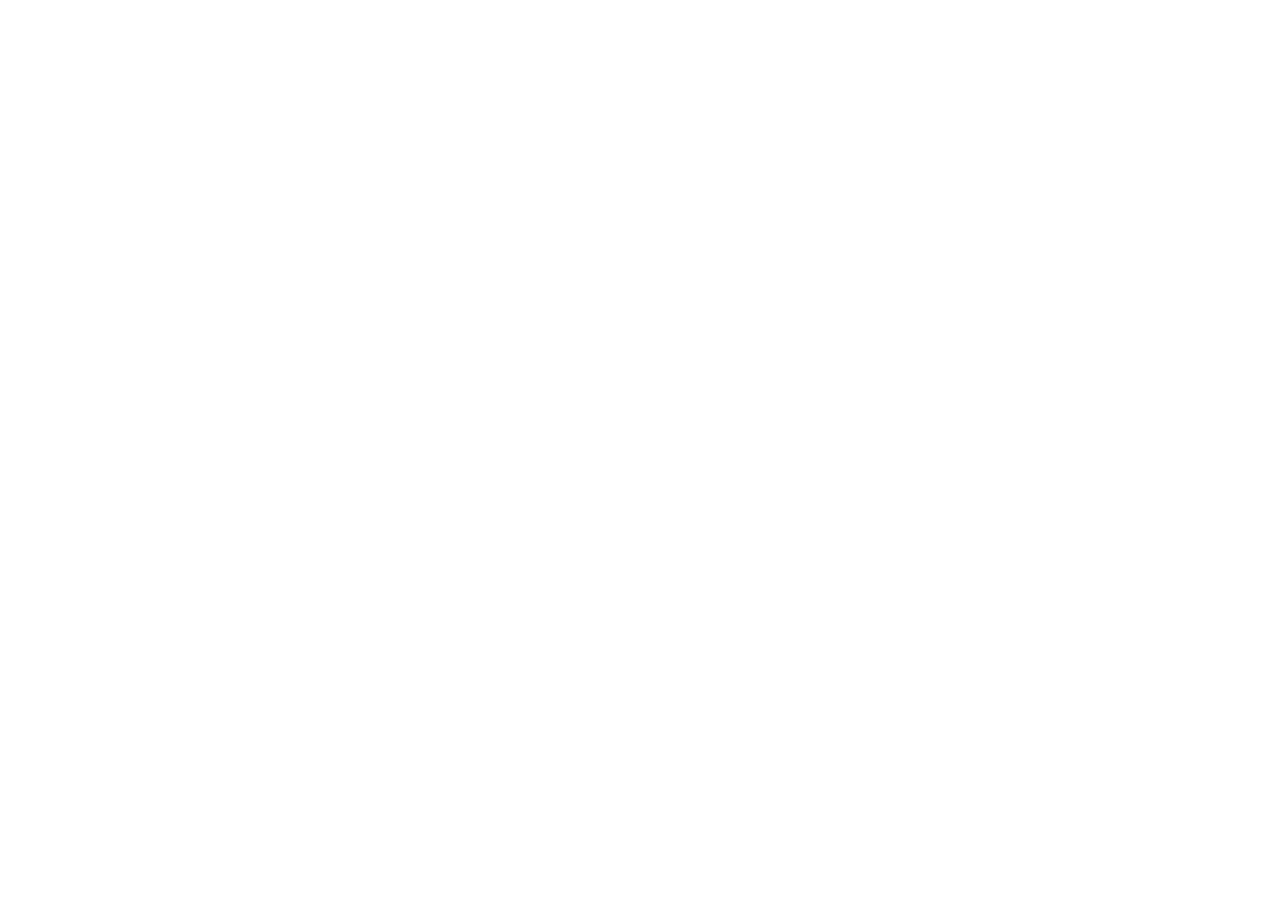
==== index.html @ db2baebf "fix" ====
<!DOCTYPE html>
<html>
<head>
  <!--
    If you are serving your web app in a path other than the root, change the
    href value below to reflect the base path you are serving from.

    The path provided below has to start and end with a slash "/" in order for
    it to work correctly.

    For more details:
    * https://developer.mozilla.org/en-US/docs/Web/HTML/Element/base

    This is a placeholder for base href that will be replaced by the value of
    the `--base-href` argument provided to `flutter build`.
  -->
  <base href="$FLUTTER_BASE_HREF">

  <meta charset="UTF-8">
  <meta content="IE=Edge" http-equiv="X-UA-Compatible">
  <meta name="description" content="A new Flutter project.">

  <!-- iOS meta tags & icons -->
  <meta name="apple-mobile-web-app-capable" content="yes">
  <meta name="apple-mobile-web-app-status-bar-style" content="black">
  <meta name="apple-mobile-web-app-title" content="meu_suplemento">
  <link rel="apple-touch-icon" href="icons/Icon-192.png">

  <!-- Favicon -->
  <link rel="icon" type="image/png" href="favicon.png"/>

  <title>meu_suplemento</title>
  <link rel="manifest" href="manifest.json">
</head>
<body>
  <script src="flutter_bootstrap.js" async></script>
</body>
</html>
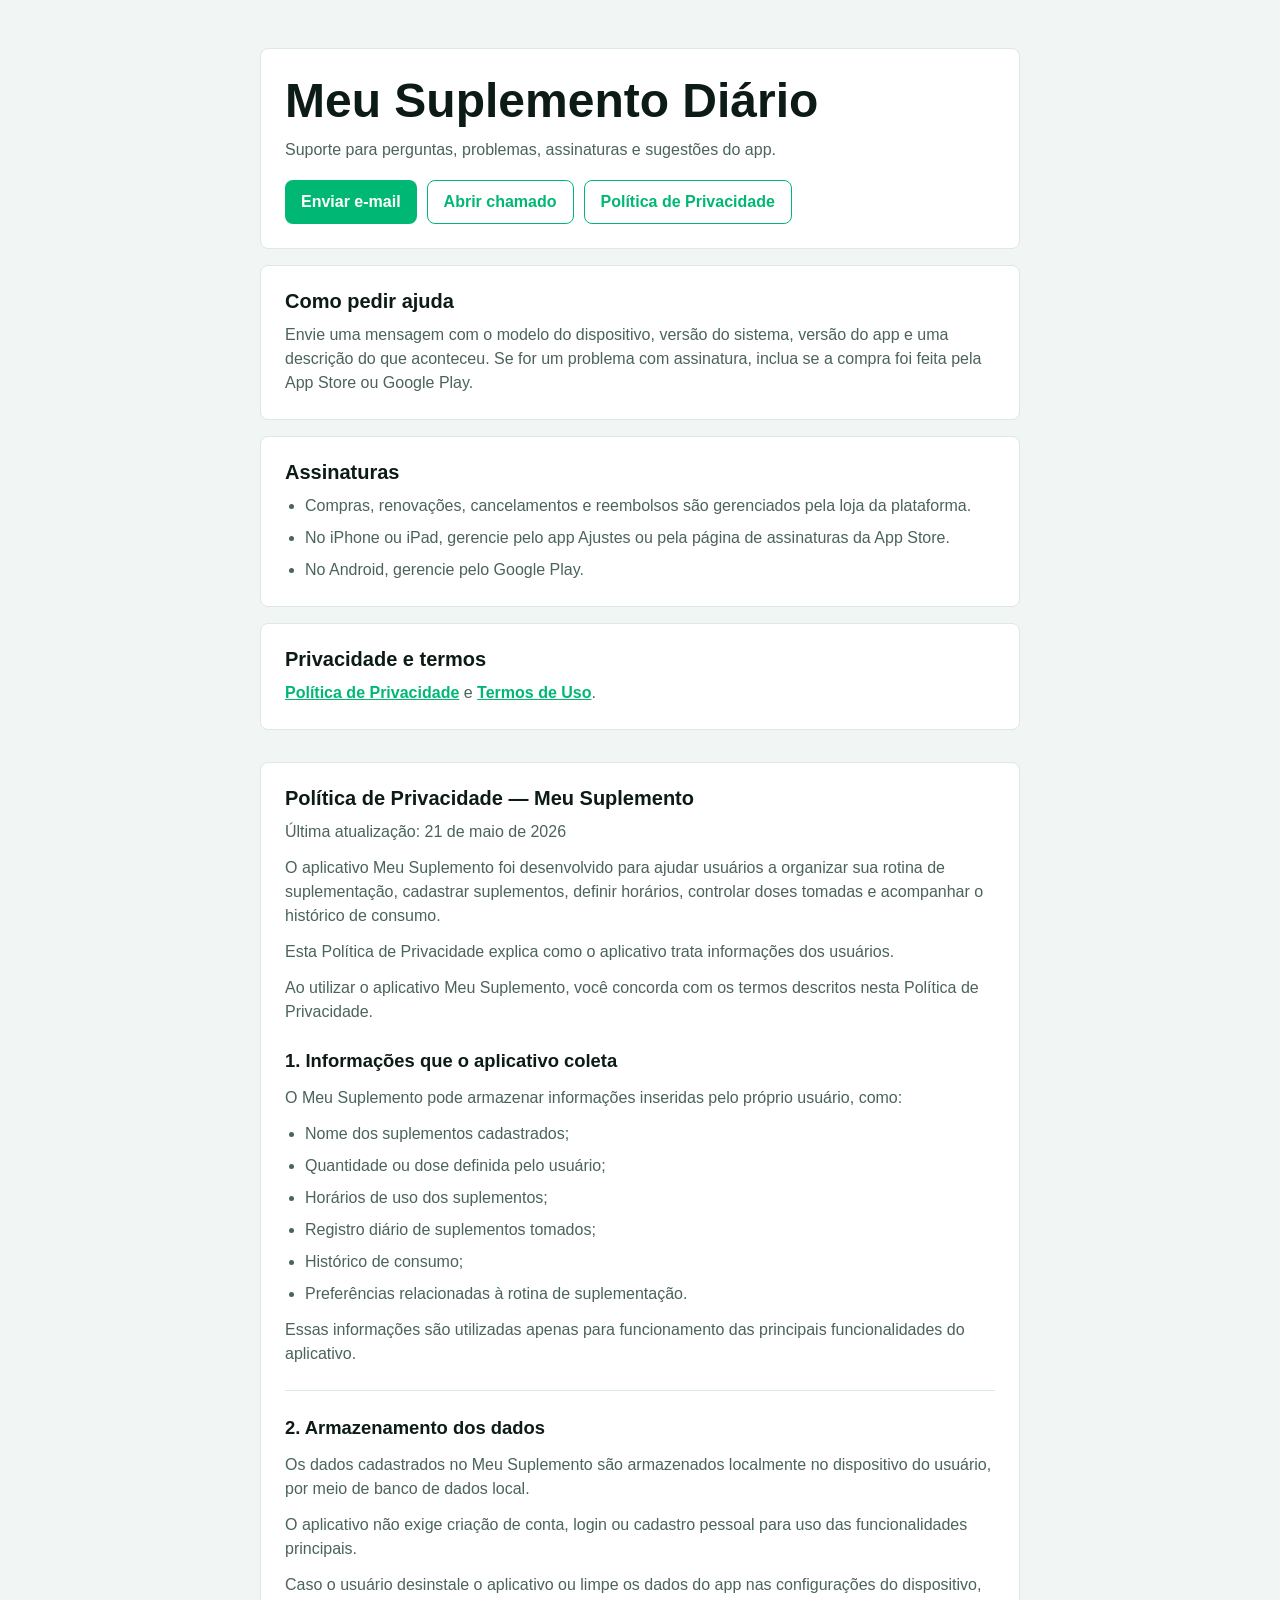
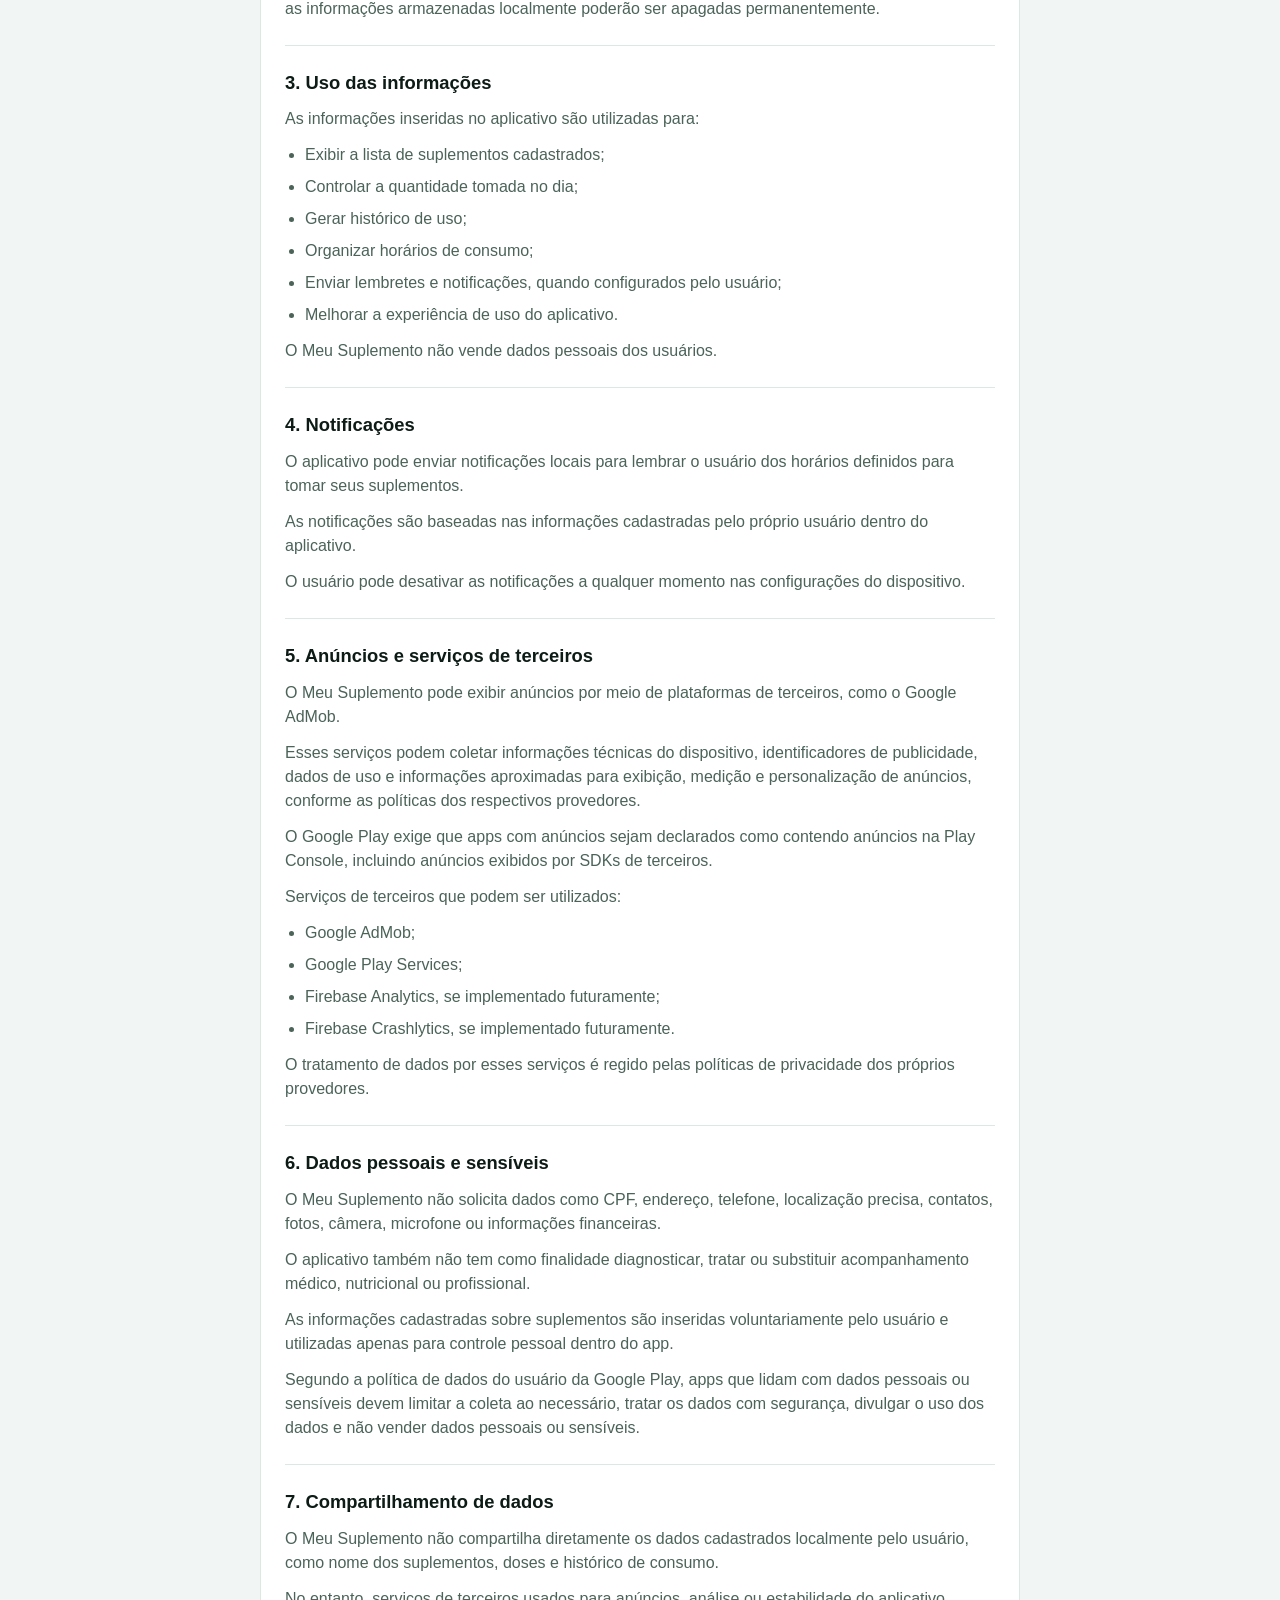
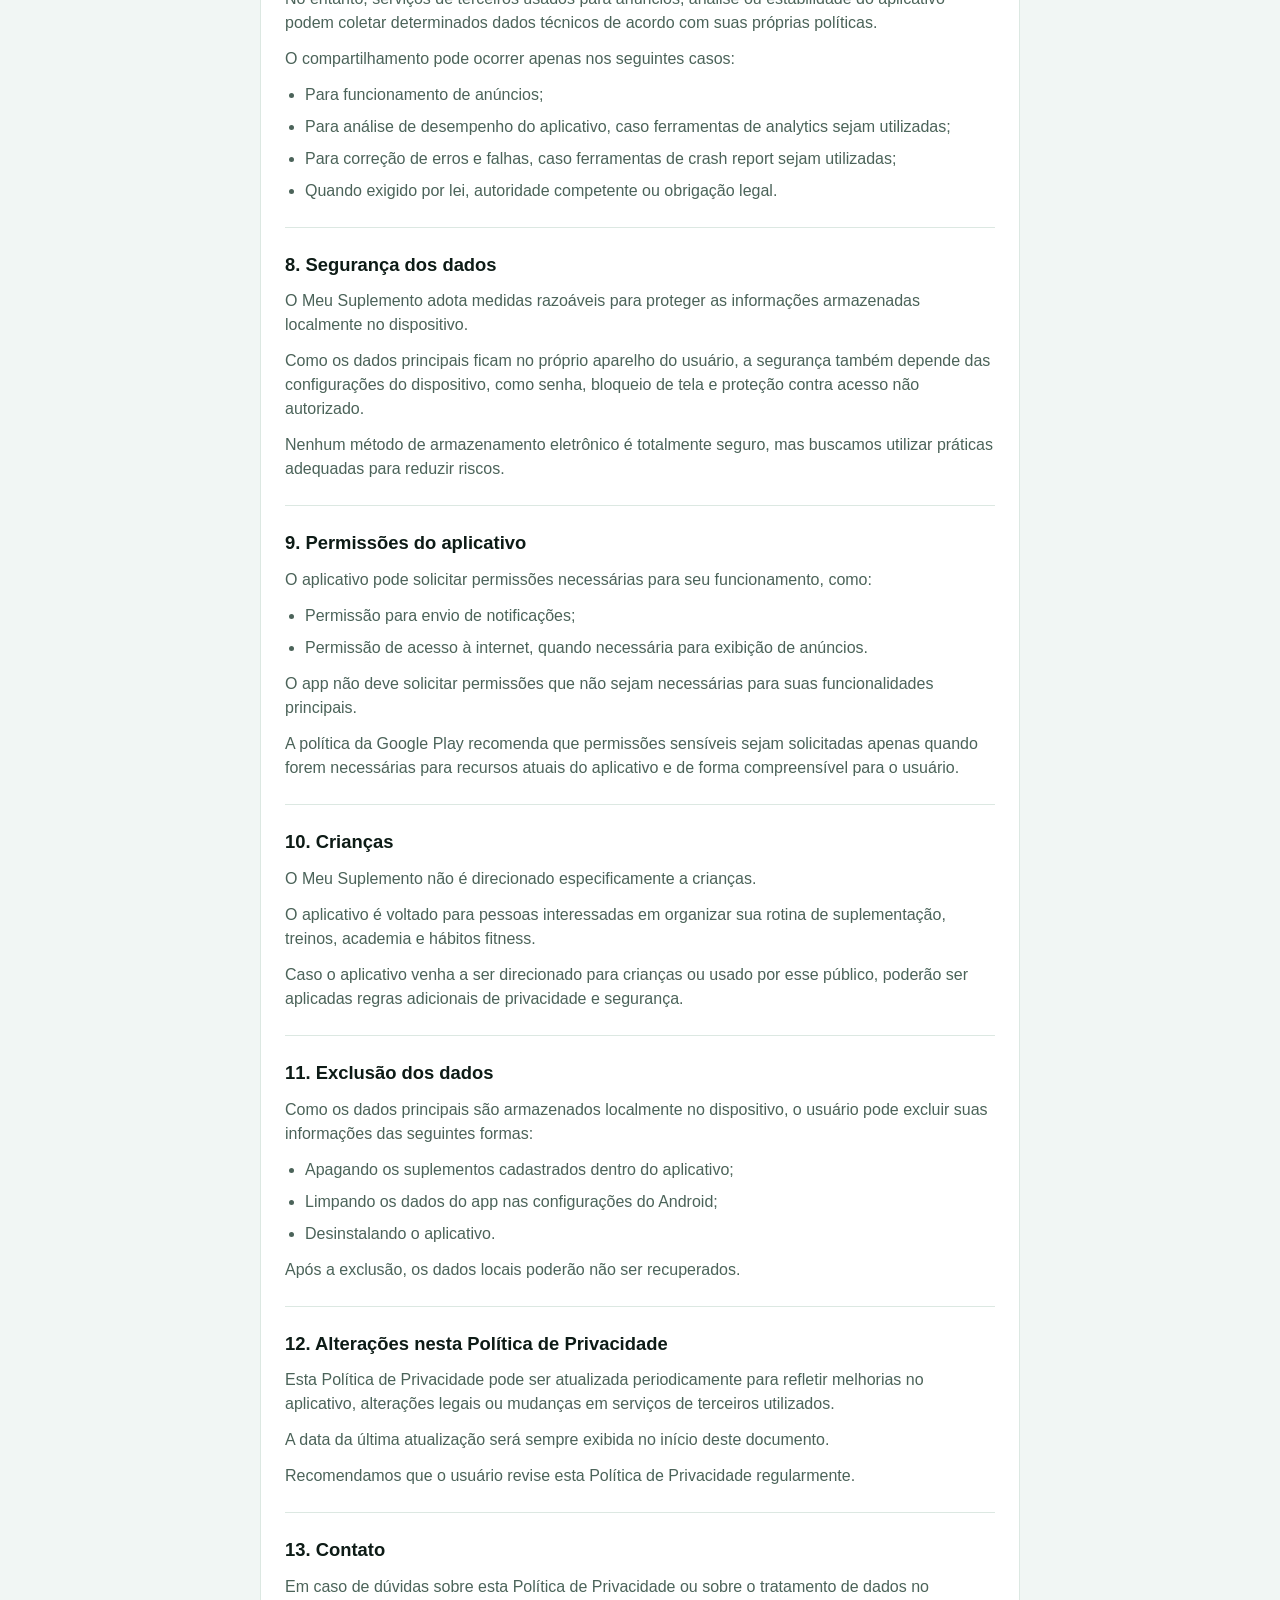
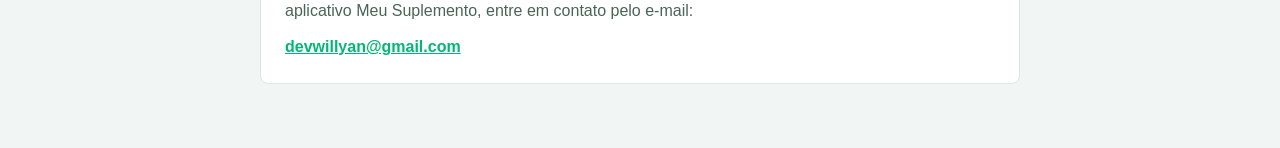
==== commit fbecfc13: "sds" ====
--- a/index.html
+++ b/index.html
@@ -1,38 +1,166 @@
 <!DOCTYPE html>
-<html>
+<html lang="pt-BR">
 <head>
-  <!--
-    If you are serving your web app in a path other than the root, change the
-    href value below to reflect the base path you are serving from.
-
-    The path provided below has to start and end with a slash "/" in order for
-    it to work correctly.
-
-    For more details:
-    * https://developer.mozilla.org/en-US/docs/Web/HTML/Element/base
-
-    This is a placeholder for base href that will be replaced by the value of
-    the `--base-href` argument provided to `flutter build`.
-  -->
-  <base href="$FLUTTER_BASE_HREF">
-
   <meta charset="UTF-8">
-  <meta content="IE=Edge" http-equiv="X-UA-Compatible">
-  <meta name="description" content="A new Flutter project.">
-
-  <!-- iOS meta tags & icons -->
-  <meta name="apple-mobile-web-app-capable" content="yes">
-  <meta name="apple-mobile-web-app-status-bar-style" content="black">
-  <meta name="apple-mobile-web-app-title" content="meu_suplemento">
-  <link rel="apple-touch-icon" href="icons/Icon-192.png">
-
-  <!-- Favicon -->
-  <link rel="icon" type="image/png" href="favicon.png"/>
-
-  <title>meu_suplemento</title>
-  <link rel="manifest" href="manifest.json">
+  <meta name="viewport" content="width=device-width, initial-scale=1">
+  <meta name="description" content="Suporte e Política de Privacidade do aplicativo Meu Suplemento Diário.">
+  <meta name="theme-color" content="#00b873">
+  <title>Meu Suplemento Diário — Suporte e Privacidade</title>
+  <link rel="icon" type="image/png" href="favicon.png">
+  <link rel="stylesheet" href="styles.css">
 </head>
 <body>
-  <script src="flutter_bootstrap.js" async></script>
+  <main>
+    <header>
+      <h1>Meu Suplemento Diário</h1>
+      <p>Suporte para perguntas, problemas, assinaturas e sugestões do app.</p>
+      <nav class="actions" aria-label="Suporte e privacidade">
+        <a class="button" href="mailto:willonplay@gmail.com?subject=Suporte%20Meu%20Suplemento%20Diario">Enviar e-mail</a>
+        <a class="button secondary" href="https://github.com/WillyanAnjos/mobile_meu_suplemento/issues">Abrir chamado</a>
+        <a class="button secondary" href="#privacidade">Política de Privacidade</a>
+      </nav>
+    </header>
+
+    <section aria-labelledby="ajuda">
+      <h2 id="ajuda">Como pedir ajuda</h2>
+      <p>Envie uma mensagem com o modelo do dispositivo, versão do sistema, versão do app e uma descrição do que aconteceu. Se for um problema com assinatura, inclua se a compra foi feita pela App Store ou Google Play.</p>
+    </section>
+
+    <section aria-labelledby="assinaturas">
+      <h2 id="assinaturas">Assinaturas</h2>
+      <ul>
+        <li>Compras, renovações, cancelamentos e reembolsos são gerenciados pela loja da plataforma.</li>
+        <li>No iPhone ou iPad, gerencie pelo app Ajustes ou pela página de assinaturas da App Store.</li>
+        <li>No Android, gerencie pelo Google Play.</li>
+      </ul>
+    </section>
+
+    <section aria-labelledby="termos">
+      <h2 id="termos">Privacidade e termos</h2>
+      <p><a href="#privacidade">Política de Privacidade</a> e <a href="https://www.apple.com/legal/internet-services/itunes/dev/stdeula/">Termos de Uso</a>.</p>
+    </section>
+
+    <section id="privacidade" aria-labelledby="titulo-privacidade">
+      <h2 id="titulo-privacidade">Política de Privacidade — Meu Suplemento</h2>
+        <p>Última atualização: 21 de maio de 2026</p>
+        <p>O aplicativo Meu Suplemento foi desenvolvido para ajudar usuários a organizar sua rotina de suplementação, cadastrar suplementos, definir horários, controlar doses tomadas e acompanhar o histórico de consumo.</p>
+        <p>Esta Política de Privacidade explica como o aplicativo trata informações dos usuários.</p>
+        <p>Ao utilizar o aplicativo Meu Suplemento, você concorda com os termos descritos nesta Política de Privacidade.</p>
+      <div class="policy-section">
+        <h3>1. Informações que o aplicativo coleta</h3>
+        <p>O Meu Suplemento pode armazenar informações inseridas pelo próprio usuário, como:</p>
+        <ul>
+          <li>Nome dos suplementos cadastrados;</li>
+          <li>Quantidade ou dose definida pelo usuário;</li>
+          <li>Horários de uso dos suplementos;</li>
+          <li>Registro diário de suplementos tomados;</li>
+          <li>Histórico de consumo;</li>
+          <li>Preferências relacionadas à rotina de suplementação.</li>
+        </ul>
+        <p>Essas informações são utilizadas apenas para funcionamento das principais funcionalidades do aplicativo.</p>
+      </div>
+      <div class="policy-section">
+        <h3>2. Armazenamento dos dados</h3>
+        <p>Os dados cadastrados no Meu Suplemento são armazenados localmente no dispositivo do usuário, por meio de banco de dados local.</p>
+        <p>O aplicativo não exige criação de conta, login ou cadastro pessoal para uso das funcionalidades principais.</p>
+        <p>Caso o usuário desinstale o aplicativo ou limpe os dados do app nas configurações do dispositivo, as informações armazenadas localmente poderão ser apagadas permanentemente.</p>
+      </div>
+      <div class="policy-section">
+        <h3>3. Uso das informações</h3>
+        <p>As informações inseridas no aplicativo são utilizadas para:</p>
+        <ul>
+          <li>Exibir a lista de suplementos cadastrados;</li>
+          <li>Controlar a quantidade tomada no dia;</li>
+          <li>Gerar histórico de uso;</li>
+          <li>Organizar horários de consumo;</li>
+          <li>Enviar lembretes e notificações, quando configurados pelo usuário;</li>
+          <li>Melhorar a experiência de uso do aplicativo.</li>
+        </ul>
+        <p>O Meu Suplemento não vende dados pessoais dos usuários.</p>
+      </div>
+      <div class="policy-section">
+        <h3>4. Notificações</h3>
+        <p>O aplicativo pode enviar notificações locais para lembrar o usuário dos horários definidos para tomar seus suplementos.</p>
+        <p>As notificações são baseadas nas informações cadastradas pelo próprio usuário dentro do aplicativo.</p>
+        <p>O usuário pode desativar as notificações a qualquer momento nas configurações do dispositivo.</p>
+      </div>
+      <div class="policy-section">
+        <h3>5. Anúncios e serviços de terceiros</h3>
+        <p>O Meu Suplemento pode exibir anúncios por meio de plataformas de terceiros, como o Google AdMob.</p>
+        <p>Esses serviços podem coletar informações técnicas do dispositivo, identificadores de publicidade, dados de uso e informações aproximadas para exibição, medição e personalização de anúncios, conforme as políticas dos respectivos provedores.</p>
+        <p>O Google Play exige que apps com anúncios sejam declarados como contendo anúncios na Play Console, incluindo anúncios exibidos por SDKs de terceiros.</p>
+        <p>Serviços de terceiros que podem ser utilizados:</p>
+        <ul>
+          <li>Google AdMob;</li>
+          <li>Google Play Services;</li>
+          <li>Firebase Analytics, se implementado futuramente;</li>
+          <li>Firebase Crashlytics, se implementado futuramente.</li>
+        </ul>
+        <p>O tratamento de dados por esses serviços é regido pelas políticas de privacidade dos próprios provedores.</p>
+      </div>
+      <div class="policy-section">
+        <h3>6. Dados pessoais e sensíveis</h3>
+        <p>O Meu Suplemento não solicita dados como CPF, endereço, telefone, localização precisa, contatos, fotos, câmera, microfone ou informações financeiras.</p>
+        <p>O aplicativo também não tem como finalidade diagnosticar, tratar ou substituir acompanhamento médico, nutricional ou profissional.</p>
+        <p>As informações cadastradas sobre suplementos são inseridas voluntariamente pelo usuário e utilizadas apenas para controle pessoal dentro do app.</p>
+        <p>Segundo a política de dados do usuário da Google Play, apps que lidam com dados pessoais ou sensíveis devem limitar a coleta ao necessário, tratar os dados com segurança, divulgar o uso dos dados e não vender dados pessoais ou sensíveis.</p>
+      </div>
+      <div class="policy-section">
+        <h3>7. Compartilhamento de dados</h3>
+        <p>O Meu Suplemento não compartilha diretamente os dados cadastrados localmente pelo usuário, como nome dos suplementos, doses e histórico de consumo.</p>
+        <p>No entanto, serviços de terceiros usados para anúncios, análise ou estabilidade do aplicativo podem coletar determinados dados técnicos de acordo com suas próprias políticas.</p>
+        <p>O compartilhamento pode ocorrer apenas nos seguintes casos:</p>
+        <ul>
+          <li>Para funcionamento de anúncios;</li>
+          <li>Para análise de desempenho do aplicativo, caso ferramentas de analytics sejam utilizadas;</li>
+          <li>Para correção de erros e falhas, caso ferramentas de crash report sejam utilizadas;</li>
+          <li>Quando exigido por lei, autoridade competente ou obrigação legal.</li>
+        </ul>
+      </div>
+      <div class="policy-section">
+        <h3>8. Segurança dos dados</h3>
+        <p>O Meu Suplemento adota medidas razoáveis para proteger as informações armazenadas localmente no dispositivo.</p>
+        <p>Como os dados principais ficam no próprio aparelho do usuário, a segurança também depende das configurações do dispositivo, como senha, bloqueio de tela e proteção contra acesso não autorizado.</p>
+        <p>Nenhum método de armazenamento eletrônico é totalmente seguro, mas buscamos utilizar práticas adequadas para reduzir riscos.</p>
+      </div>
+      <div class="policy-section">
+        <h3>9. Permissões do aplicativo</h3>
+        <p>O aplicativo pode solicitar permissões necessárias para seu funcionamento, como:</p>
+        <ul>
+          <li>Permissão para envio de notificações;</li>
+          <li>Permissão de acesso à internet, quando necessária para exibição de anúncios.</li>
+        </ul>
+        <p>O app não deve solicitar permissões que não sejam necessárias para suas funcionalidades principais.</p>
+        <p>A política da Google Play recomenda que permissões sensíveis sejam solicitadas apenas quando forem necessárias para recursos atuais do aplicativo e de forma compreensível para o usuário.</p>
+      </div>
+      <div class="policy-section">
+        <h3>10. Crianças</h3>
+        <p>O Meu Suplemento não é direcionado especificamente a crianças.</p>
+        <p>O aplicativo é voltado para pessoas interessadas em organizar sua rotina de suplementação, treinos, academia e hábitos fitness.</p>
+        <p>Caso o aplicativo venha a ser direcionado para crianças ou usado por esse público, poderão ser aplicadas regras adicionais de privacidade e segurança.</p>
+      </div>
+      <div class="policy-section">
+        <h3>11. Exclusão dos dados</h3>
+        <p>Como os dados principais são armazenados localmente no dispositivo, o usuário pode excluir suas informações das seguintes formas:</p>
+        <ul>
+          <li>Apagando os suplementos cadastrados dentro do aplicativo;</li>
+          <li>Limpando os dados do app nas configurações do Android;</li>
+          <li>Desinstalando o aplicativo.</li>
+        </ul>
+        <p>Após a exclusão, os dados locais poderão não ser recuperados.</p>
+      </div>
+      <div class="policy-section">
+        <h3>12. Alterações nesta Política de Privacidade</h3>
+        <p>Esta Política de Privacidade pode ser atualizada periodicamente para refletir melhorias no aplicativo, alterações legais ou mudanças em serviços de terceiros utilizados.</p>
+        <p>A data da última atualização será sempre exibida no início deste documento.</p>
+        <p>Recomendamos que o usuário revise esta Política de Privacidade regularmente.</p>
+      </div>
+      <div class="policy-section">
+        <h3>13. Contato</h3>
+        <p>Em caso de dúvidas sobre esta Política de Privacidade ou sobre o tratamento de dados no aplicativo Meu Suplemento, entre em contato pelo e-mail:</p>
+        <p><a href="mailto:devwillyan@gmail.com">devwillyan@gmail.com</a></p>
+      </div>
+    </section>
+  </main>
 </body>
 </html>
--- a/styles.css
+++ b/styles.css
@@ -0,0 +1,107 @@
+    :root {
+      color-scheme: light;
+      --bg: #f1f6f4;
+      --card: #ffffff;
+      --ink: #0d1b16;
+      --muted: #4b6359;
+      --brand: #00b873;
+      --line: #dce8e2;
+    }
+
+    * {
+      box-sizing: border-box;
+    }
+
+    body {
+      margin: 0;
+      min-height: 100vh;
+      background: var(--bg);
+      color: var(--ink);
+      font-family: -apple-system, BlinkMacSystemFont, "Segoe UI", sans-serif;
+      line-height: 1.5;
+    }
+
+    main {
+      width: min(760px, calc(100% - 32px));
+      margin: 0 auto;
+      padding: 48px 0;
+    }
+
+    header,
+    section {
+      background: var(--card);
+      border: 1px solid var(--line);
+      border-radius: 8px;
+      padding: 24px;
+      margin-bottom: 16px;
+    }
+
+    h1,
+    h2 {
+      margin: 0 0 10px;
+      line-height: 1.15;
+    }
+
+    h1 {
+      font-size: clamp(2rem, 6vw, 3rem);
+    }
+
+    h2 {
+      font-size: 1.25rem;
+    }
+
+    p,
+    ul {
+      margin: 0;
+      color: var(--muted);
+    }
+
+    ul {
+      padding-left: 20px;
+    }
+
+    li + li {
+      margin-top: 8px;
+    }
+
+    a {
+      color: var(--brand);
+      font-weight: 700;
+    }
+
+    .actions {
+      display: flex;
+      flex-wrap: wrap;
+      gap: 10px;
+      margin-top: 18px;
+    }
+
+    .button {
+      display: inline-flex;
+      align-items: center;
+      min-height: 44px;
+      padding: 0 16px;
+      border-radius: 8px;
+      background: var(--brand);
+      color: white;
+      text-decoration: none;
+    }
+
+    .button.secondary {
+      background: transparent;
+      color: var(--brand);
+      border: 1px solid var(--brand);
+    }
+
+    p + p, p + ul, ul + p { margin-top: 12px; }
+    a { overflow-wrap: anywhere; }
+    a:focus-visible { outline: 3px solid var(--ink); outline-offset: 4px; }
+    section { scroll-margin-top: 24px; }
+    #privacidade { margin-top: 32px; }
+    .policy-section h3 { margin: 0 0 12px; font-size: 1.15rem; line-height: 1.4; }
+    .policy-section { margin-top: 24px; }
+    .policy-section + .policy-section { border-top: 1px solid var(--line); padding-top: 24px; }
+    @media (max-width: 480px) {
+      main { padding: 24px 0; }
+      header, section { padding: 20px; }
+    }
